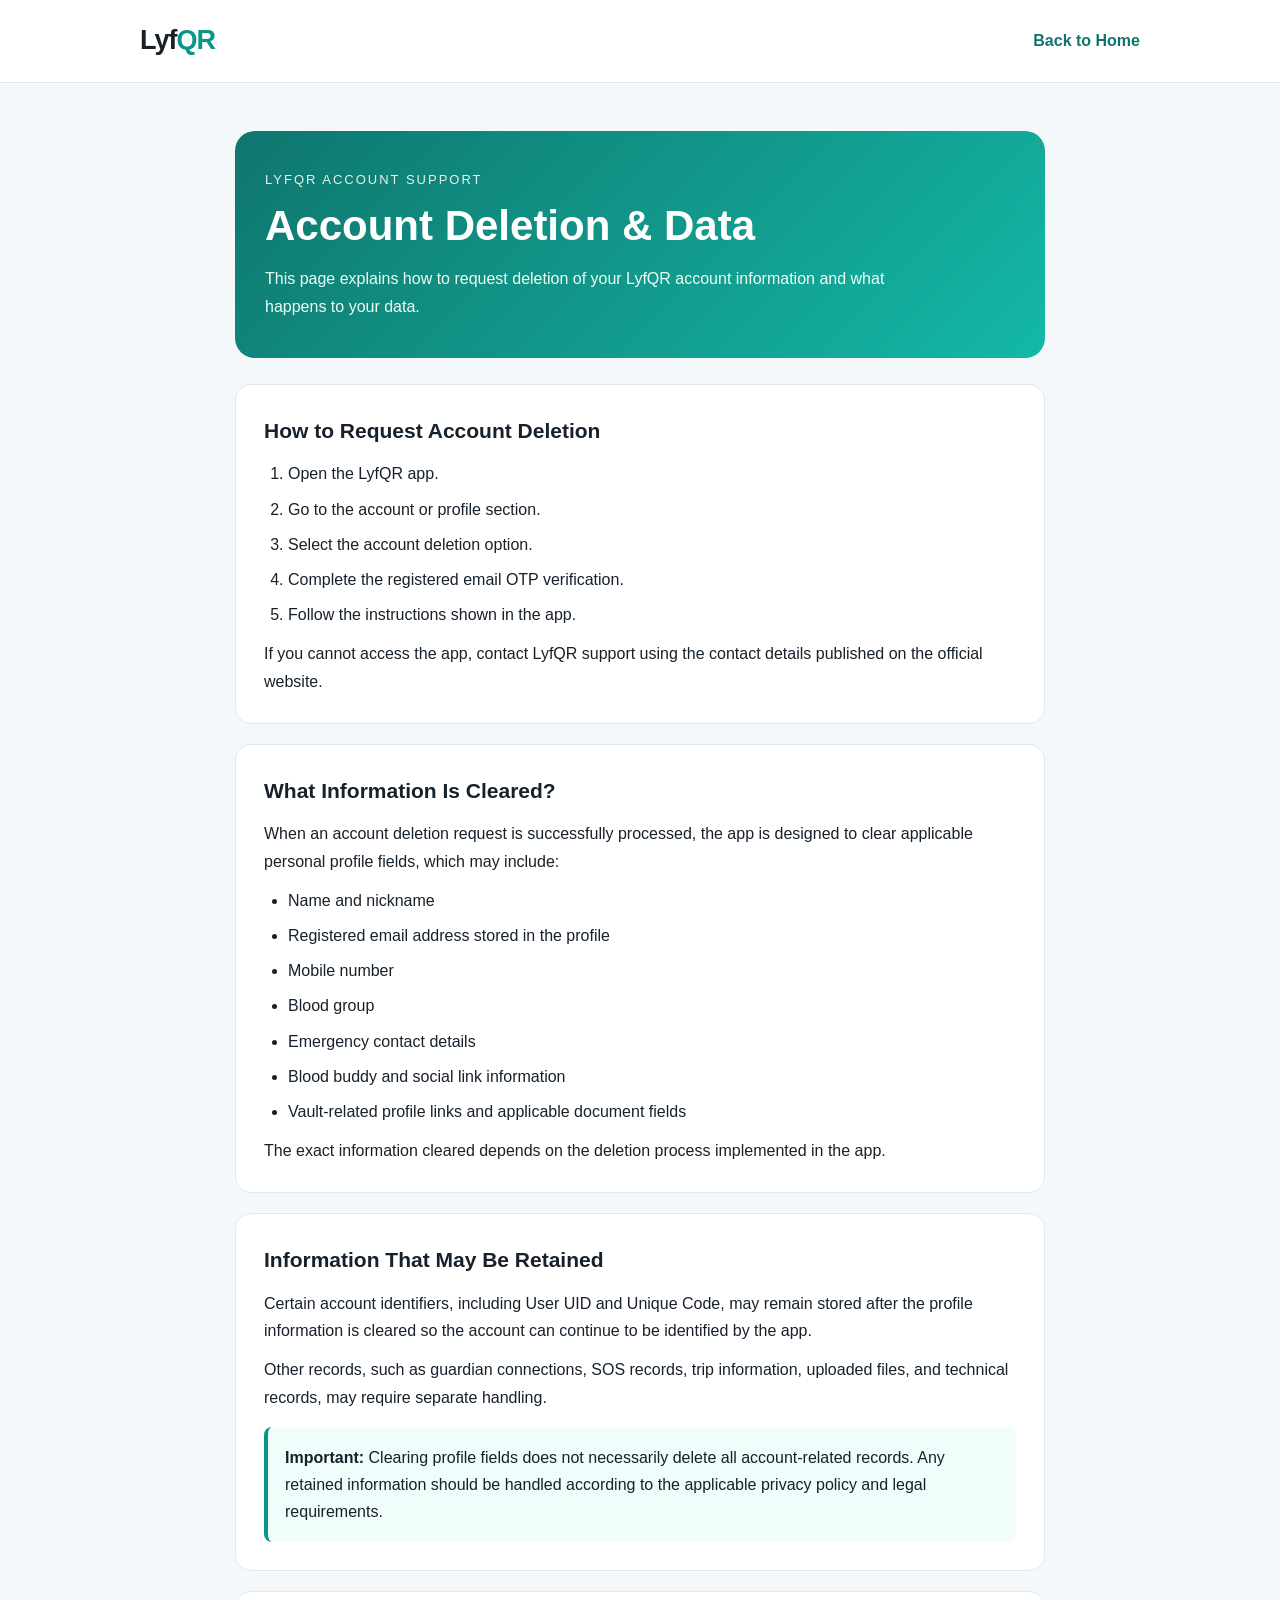
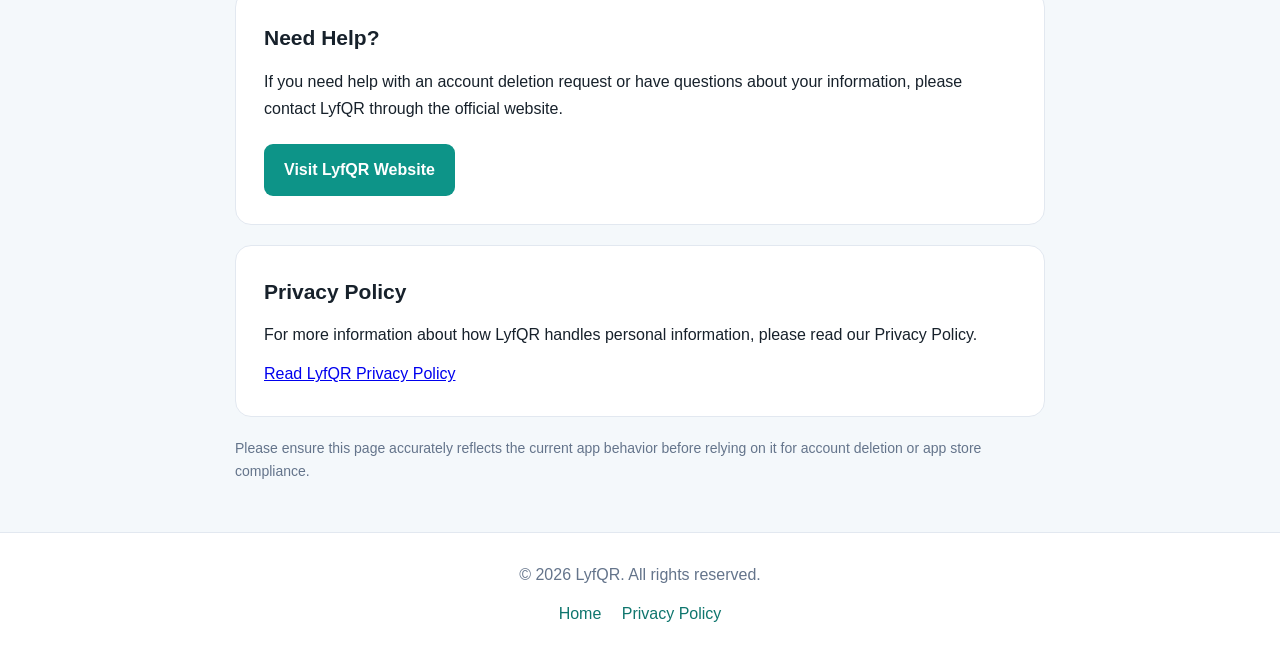
==== delete-data.html @ 61b7038e "Create delete-data.html" ====
<!DOCTYPE html>
<html lang="en">
<head>
  <meta charset="UTF-8">
  <meta name="viewport" content="width=device-width, initial-scale=1.0">

  <title>Account Deletion & Data | LyfQR</title>
  <meta name="description"
        content="Learn how to request account deletion and personal data cleanup for LyfQR.">

  <meta name="robots" content="index, follow">

  <style>
    :root {
      --primary: #0d9488;
      --primary-dark: #0f766e;
      --bg: #f4f8fb;
      --surface: #ffffff;
      --text: #17212b;
      --muted: #64748b;
      --border: #e2e8f0;
    }

    * {
      box-sizing: border-box;
      margin: 0;
      padding: 0;
    }

    body {
      font-family: Arial, Helvetica, sans-serif;
      background: var(--bg);
      color: var(--text);
      line-height: 1.7;
    }

    header {
      background: #ffffff;
      border-bottom: 1px solid var(--border);
      padding: 18px 20px;
    }

    .nav {
      max-width: 1000px;
      margin: auto;
      display: flex;
      justify-content: space-between;
      align-items: center;
      gap: 16px;
    }

    .brand {
      font-size: 27px;
      font-weight: 800;
      text-decoration: none;
      color: var(--text);
      letter-spacing: -1px;
    }

    .brand span {
      color: var(--primary);
    }

    .nav a:last-child {
      color: var(--primary-dark);
      font-weight: 600;
      text-decoration: none;
    }

    main {
      max-width: 850px;
      margin: 48px auto;
      padding: 0 20px;
    }

    .hero {
      background: linear-gradient(135deg, #0f766e, #14b8a6);
      color: #ffffff;
      border-radius: 20px;
      padding: 38px 30px;
      margin-bottom: 26px;
    }

    .hero .label {
      font-size: 13px;
      text-transform: uppercase;
      letter-spacing: 2px;
      opacity: 0.9;
      margin-bottom: 10px;
    }

    h1 {
      font-size: clamp(29px, 5vw, 42px);
      line-height: 1.2;
      margin-bottom: 14px;
    }

    .hero p {
      max-width: 650px;
      color: #ecfdf5;
    }

    .card {
      background: var(--surface);
      border: 1px solid var(--border);
      border-radius: 16px;
      padding: 28px;
      margin-bottom: 20px;
    }

    h2 {
      font-size: 21px;
      margin-bottom: 12px;
    }

    p {
      margin-bottom: 12px;
    }

    p:last-child {
      margin-bottom: 0;
    }

    ul, ol {
      padding-left: 24px;
      margin: 12px 0;
    }

    li {
      margin-bottom: 8px;
    }

    .notice {
      background: #f0fdfa;
      border-left: 4px solid var(--primary);
      border-radius: 8px;
      padding: 17px;
      margin-top: 16px;
    }

    .contact {
      display: inline-block;
      margin-top: 10px;
      background: var(--primary);
      color: #ffffff;
      padding: 12px 20px;
      border-radius: 9px;
      text-decoration: none;
      font-weight: 700;
    }

    .contact:hover {
      background: var(--primary-dark);
    }

    .muted {
      color: var(--muted);
      font-size: 14px;
    }

    footer {
      text-align: center;
      padding: 28px 20px;
      color: var(--muted);
      border-top: 1px solid var(--border);
      background: #ffffff;
    }

    footer a {
      color: var(--primary-dark);
      text-decoration: none;
      margin: 0 8px;
    }

    @media (max-width: 600px) {
      main {
        margin: 25px auto;
      }

      .hero {
        padding: 28px 22px;
      }

      .card {
        padding: 22px;
      }

      .nav {
        flex-wrap: wrap;
      }
    }
  </style>
</head>

<body>
  <header>
    <nav class="nav">
      <a class="brand" href="https://www.lyfqr.com/">
        Lyf<span>QR</span>
      </a>

      <a href="https://www.lyfqr.com/">
        Back to Home
      </a>
    </nav>
  </header>

  <main>
    <section class="hero">
      <div class="label">LyfQR Account Support</div>
      <h1>Account Deletion & Data</h1>
      <p>
        This page explains how to request deletion of your LyfQR
        account information and what happens to your data.
      </p>
    </section>

    <section class="card">
      <h2>How to Request Account Deletion</h2>

      <ol>
        <li>Open the LyfQR app.</li>
        <li>Go to the account or profile section.</li>
        <li>Select the account deletion option.</li>
        <li>Complete the registered email OTP verification.</li>
        <li>Follow the instructions shown in the app.</li>
      </ol>

      <p>
        If you cannot access the app, contact LyfQR support
        using the contact details published on the official website.
      </p>
    </section>

    <section class="card">
      <h2>What Information Is Cleared?</h2>

      <p>
        When an account deletion request is successfully processed,
        the app is designed to clear applicable personal profile
        fields, which may include:
      </p>

      <ul>
        <li>Name and nickname</li>
        <li>Registered email address stored in the profile</li>
        <li>Mobile number</li>
        <li>Blood group</li>
        <li>Emergency contact details</li>
        <li>Blood buddy and social link information</li>
        <li>Vault-related profile links and applicable document fields</li>
      </ul>

      <p>
        The exact information cleared depends on the deletion process
        implemented in the app.
      </p>
    </section>

    <section class="card">
      <h2>Information That May Be Retained</h2>

      <p>
        Certain account identifiers, including User UID and Unique Code,
        may remain stored after the profile information is cleared so
        the account can continue to be identified by the app.
      </p>

      <p>
        Other records, such as guardian connections, SOS records,
        trip information, uploaded files, and technical records,
        may require separate handling.
      </p>

      <div class="notice">
        <strong>Important:</strong>
        Clearing profile fields does not necessarily delete all
        account-related records. Any retained information should be
        handled according to the applicable privacy policy and
        legal requirements.
      </div>
    </section>

    <section class="card">
      <h2>Need Help?</h2>

      <p>
        If you need help with an account deletion request or have
        questions about your information, please contact LyfQR
        through the official website.
      </p>

      <a class="contact" href="https://www.lyfqr.com/">
        Visit LyfQR Website
      </a>
    </section>

    <section class="card">
      <h2>Privacy Policy</h2>

      <p>
        For more information about how LyfQR handles personal
        information, please read our Privacy Policy.
      </p>

      <p>
        <a href="https://www.lyfqr.com/privacy-policy.html">
          Read LyfQR Privacy Policy
        </a>
      </p>
    </section>

    <p class="muted">
      Please ensure this page accurately reflects the current
      app behavior before relying on it for account deletion
      or app store compliance.
    </p>
  </main>

  <footer>
    <p>© 2026 LyfQR. All rights reserved.</p>
    <a href="https://www.lyfqr.com/">Home</a>
    <a href="https://www.lyfqr.com/privacy-policy.html">
      Privacy Policy
    </a>
  </footer>
</body>
</html>
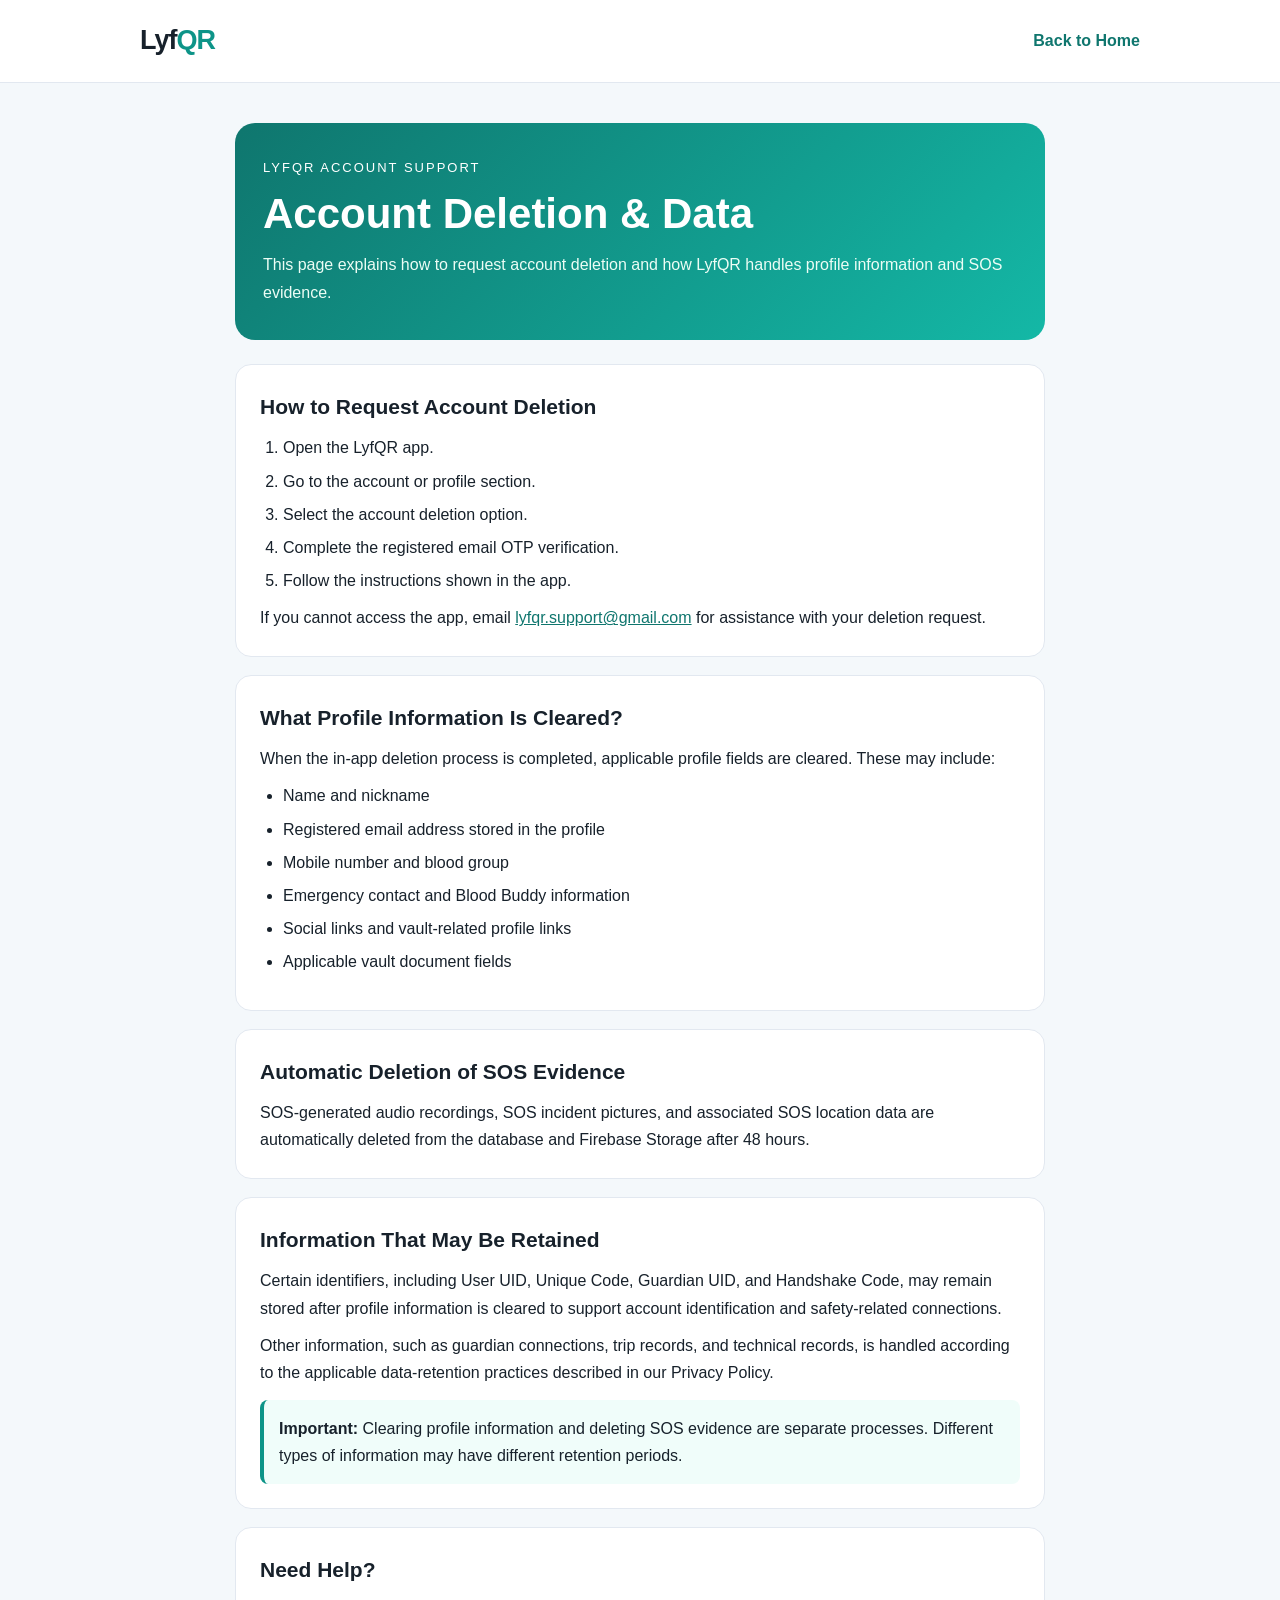
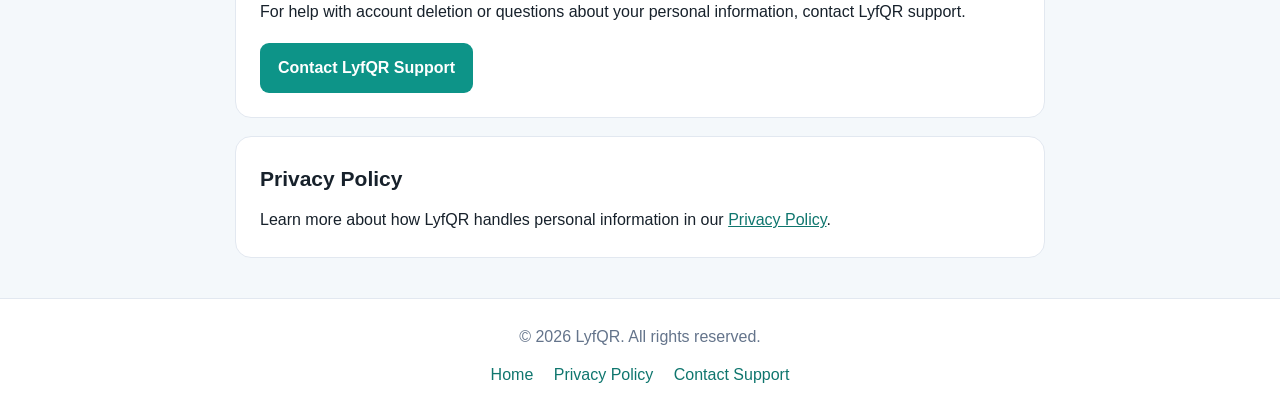
==== commit a99de319: "Update delete-data.html" ====
--- a/delete-data.html
+++ b/delete-data.html
@@ -4,11 +4,8 @@
 <head>
   <meta charset="UTF-8">
   <meta name="viewport" content="width=device-width, initial-scale=1.0">
-
   <title>Account Deletion & Data | LyfQR</title>
-  <meta name="description"
-        content="Learn how to request account deletion and personal data cleanup for LyfQR.">
-
+  <meta name="description" content="Learn how to request LyfQR account deletion and understand how personal information and SOS evidence are handled.">
   <meta name="robots" content="index, follow">
 
   <style>
@@ -16,17 +13,13 @@
       --primary: #0d9488;
       --primary-dark: #0f766e;
       --bg: #f4f8fb;
-      --surface: #ffffff;
+      --surface: #fff;
       --text: #17212b;
       --muted: #64748b;
       --border: #e2e8f0;
     }
 
-    * {
-      box-sizing: border-box;
-      margin: 0;
-      padding: 0;
-    }
+    * { box-sizing: border-box; margin: 0; padding: 0; }
 
     body {
       font-family: Arial, Helvetica, sans-serif;
@@ -36,7 +29,7 @@
     }
 
     header {
-      background: #ffffff;
+      background: var(--surface);
       border-bottom: 1px solid var(--border);
       padding: 18px 20px;
     }
@@ -58,9 +51,7 @@
       letter-spacing: -1px;
     }
 
-    .brand span {
-      color: var(--primary);
-    }
+    .brand span { color: var(--primary); }
 
     .nav a:last-child {
       color: var(--primary-dark);
@@ -70,101 +61,77 @@
 
     main {
       max-width: 850px;
-      margin: 48px auto;
+      margin: 40px auto;
       padding: 0 20px;
     }
 
     .hero {
       background: linear-gradient(135deg, #0f766e, #14b8a6);
-      color: #ffffff;
+      color: #fff;
       border-radius: 20px;
-      padding: 38px 30px;
-      margin-bottom: 26px;
-    }
-
-    .hero .label {
+      padding: 34px 28px;
+      margin-bottom: 24px;
+    }
+
+    .label {
       font-size: 13px;
       text-transform: uppercase;
       letter-spacing: 2px;
-      opacity: 0.9;
       margin-bottom: 10px;
     }
 
     h1 {
       font-size: clamp(29px, 5vw, 42px);
       line-height: 1.2;
-      margin-bottom: 14px;
-    }
-
-    .hero p {
-      max-width: 650px;
-      color: #ecfdf5;
-    }
+      margin-bottom: 12px;
+    }
+
+    .hero p { color: #ecfdf5; }
 
     .card {
       background: var(--surface);
       border: 1px solid var(--border);
       border-radius: 16px;
-      padding: 28px;
-      margin-bottom: 20px;
-    }
-
-    h2 {
-      font-size: 21px;
-      margin-bottom: 12px;
-    }
-
-    p {
-      margin-bottom: 12px;
-    }
-
-    p:last-child {
-      margin-bottom: 0;
-    }
-
-    ul, ol {
-      padding-left: 24px;
-      margin: 12px 0;
-    }
-
-    li {
-      margin-bottom: 8px;
-    }
+      padding: 24px;
+      margin-bottom: 18px;
+    }
+
+    h2 { font-size: 21px; margin-bottom: 10px; }
+    p { margin-bottom: 10px; }
+    p:last-child { margin-bottom: 0; }
+
+    ul, ol { padding-left: 23px; margin: 10px 0; }
+    li { margin-bottom: 6px; }
 
     .notice {
       background: #f0fdfa;
       border-left: 4px solid var(--primary);
       border-radius: 8px;
-      padding: 17px;
-      margin-top: 16px;
+      padding: 15px;
+      margin-top: 14px;
     }
 
     .contact {
       display: inline-block;
-      margin-top: 10px;
+      margin-top: 8px;
       background: var(--primary);
-      color: #ffffff;
-      padding: 12px 20px;
+      color: #fff;
+      padding: 11px 18px;
       border-radius: 9px;
       text-decoration: none;
       font-weight: 700;
     }
 
-    .contact:hover {
-      background: var(--primary-dark);
-    }
-
-    .muted {
-      color: var(--muted);
-      font-size: 14px;
-    }
+    .contact:hover { background: var(--primary-dark); }
+
+    a.text-link { color: var(--primary-dark); }
 
     footer {
       text-align: center;
-      padding: 28px 20px;
+      padding: 24px 16px;
       color: var(--muted);
       border-top: 1px solid var(--border);
-      background: #ffffff;
+      background: var(--surface);
     }
 
     footer a {
@@ -174,21 +141,10 @@
     }
 
     @media (max-width: 600px) {
-      main {
-        margin: 25px auto;
-      }
-
-      .hero {
-        padding: 28px 22px;
-      }
-
-      .card {
-        padding: 22px;
-      }
-
-      .nav {
-        flex-wrap: wrap;
-      }
+      main { margin: 24px auto; }
+      .hero { padding: 26px 21px; }
+      .card { padding: 20px; }
+      .nav { flex-wrap: wrap; }
     }
   </style>
 </head>
@@ -196,29 +152,20 @@
 <body>
   <header>
     <nav class="nav">
-      <a class="brand" href="https://www.lyfqr.com/">
-        Lyf<span>QR</span>
-      </a>
-
-      <a href="https://www.lyfqr.com/">
-        Back to Home
-      </a>
+      <a class="brand" href="https://www.lyfqr.com/">Lyf<span>QR</span></a>
+      <a href="https://www.lyfqr.com/">Back to Home</a>
     </nav>
   </header>
 
   <main>
     <section class="hero">
       <div class="label">LyfQR Account Support</div>
-      <h1>Account Deletion & Data</h1>
-      <p>
-        This page explains how to request deletion of your LyfQR
-        account information and what happens to your data.
-      </p>
+      <h1>Account Deletion &amp; Data</h1>
+      <p>This page explains how to request account deletion and how LyfQR handles profile information and SOS evidence.</p>
     </section>
 
     <section class="card">
       <h2>How to Request Account Deletion</h2>
-
       <ol>
         <li>Open the LyfQR app.</li>
         <li>Go to the account or profile section.</li>
@@ -226,104 +173,58 @@
         <li>Complete the registered email OTP verification.</li>
         <li>Follow the instructions shown in the app.</li>
       </ol>
-
-      <p>
-        If you cannot access the app, contact LyfQR support
-        using the contact details published on the official website.
+      <p>If you cannot access the app, email
+        <a class="text-link" href="mailto:lyfqr.support@gmail.com">lyfqr.support@gmail.com</a>
+        for assistance with your deletion request.
       </p>
     </section>
 
     <section class="card">
-      <h2>What Information Is Cleared?</h2>
-
-      <p>
-        When an account deletion request is successfully processed,
-        the app is designed to clear applicable personal profile
-        fields, which may include:
-      </p>
-
+      <h2>What Profile Information Is Cleared?</h2>
+      <p>When the in-app deletion process is completed, applicable profile fields are cleared. These may include:</p>
       <ul>
         <li>Name and nickname</li>
         <li>Registered email address stored in the profile</li>
-        <li>Mobile number</li>
-        <li>Blood group</li>
-        <li>Emergency contact details</li>
-        <li>Blood buddy and social link information</li>
-        <li>Vault-related profile links and applicable document fields</li>
+        <li>Mobile number and blood group</li>
+        <li>Emergency contact and Blood Buddy information</li>
+        <li>Social links and vault-related profile links</li>
+        <li>Applicable vault document fields</li>
       </ul>
-
-      <p>
-        The exact information cleared depends on the deletion process
-        implemented in the app.
+    </section>
+
+    <section class="card">
+      <h2>Automatic Deletion of SOS Evidence</h2>
+      <p>SOS-generated audio recordings, SOS incident pictures, and associated SOS location data are automatically deleted from the database and Firebase Storage after 48 hours.</p>
+    </section>
+
+    <section class="card">
+      <h2>Information That May Be Retained</h2>
+      <p>Certain identifiers, including User UID, Unique Code, Guardian UID, and Handshake Code, may remain stored after profile information is cleared to support account identification and safety-related connections.</p>
+      <p>Other information, such as guardian connections, trip records, and technical records, is handled according to the applicable data-retention practices described in our Privacy Policy.</p>
+      <div class="notice">
+        <strong>Important:</strong> Clearing profile information and deleting SOS evidence are separate processes. Different types of information may have different retention periods.
+      </div>
+    </section>
+
+    <section class="card">
+      <h2>Need Help?</h2>
+      <p>For help with account deletion or questions about your personal information, contact LyfQR support.</p>
+      <a class="contact" href="mailto:lyfqr.support@gmail.com">Contact LyfQR Support</a>
+    </section>
+
+    <section class="card">
+      <h2>Privacy Policy</h2>
+      <p>Learn more about how LyfQR handles personal information in our
+        <a class="text-link" href="https://www.lyfqr.com/privacy-policy.html">Privacy Policy</a>.
       </p>
     </section>
-
-    <section class="card">
-      <h2>Information That May Be Retained</h2>
-
-      <p>
-        Certain account identifiers, including User UID and Unique Code,
-        may remain stored after the profile information is cleared so
-        the account can continue to be identified by the app.
-      </p>
-
-      <p>
-        Other records, such as guardian connections, SOS records,
-        trip information, uploaded files, and technical records,
-        may require separate handling.
-      </p>
-
-      <div class="notice">
-        <strong>Important:</strong>
-        Clearing profile fields does not necessarily delete all
-        account-related records. Any retained information should be
-        handled according to the applicable privacy policy and
-        legal requirements.
-      </div>
-    </section>
-
-    <section class="card">
-      <h2>Need Help?</h2>
-
-      <p>
-        If you need help with an account deletion request or have
-        questions about your information, please contact LyfQR
-        through the official website.
-      </p>
-
-      <a class="contact" href="https://www.lyfqr.com/">
-        Visit LyfQR Website
-      </a>
-    </section>
-
-    <section class="card">
-      <h2>Privacy Policy</h2>
-
-      <p>
-        For more information about how LyfQR handles personal
-        information, please read our Privacy Policy.
-      </p>
-
-      <p>
-        <a href="https://www.lyfqr.com/privacy-policy.html">
-          Read LyfQR Privacy Policy
-        </a>
-      </p>
-    </section>
-
-    <p class="muted">
-      Please ensure this page accurately reflects the current
-      app behavior before relying on it for account deletion
-      or app store compliance.
-    </p>
   </main>
 
   <footer>
     <p>© 2026 LyfQR. All rights reserved.</p>
     <a href="https://www.lyfqr.com/">Home</a>
-    <a href="https://www.lyfqr.com/privacy-policy.html">
-      Privacy Policy
-    </a>
+    <a href="https://www.lyfqr.com/privacy-policy.html">Privacy Policy</a>
+    <a href="mailto:lyfqr.support@gmail.com">Contact Support</a>
   </footer>
 </body>
 </html>
